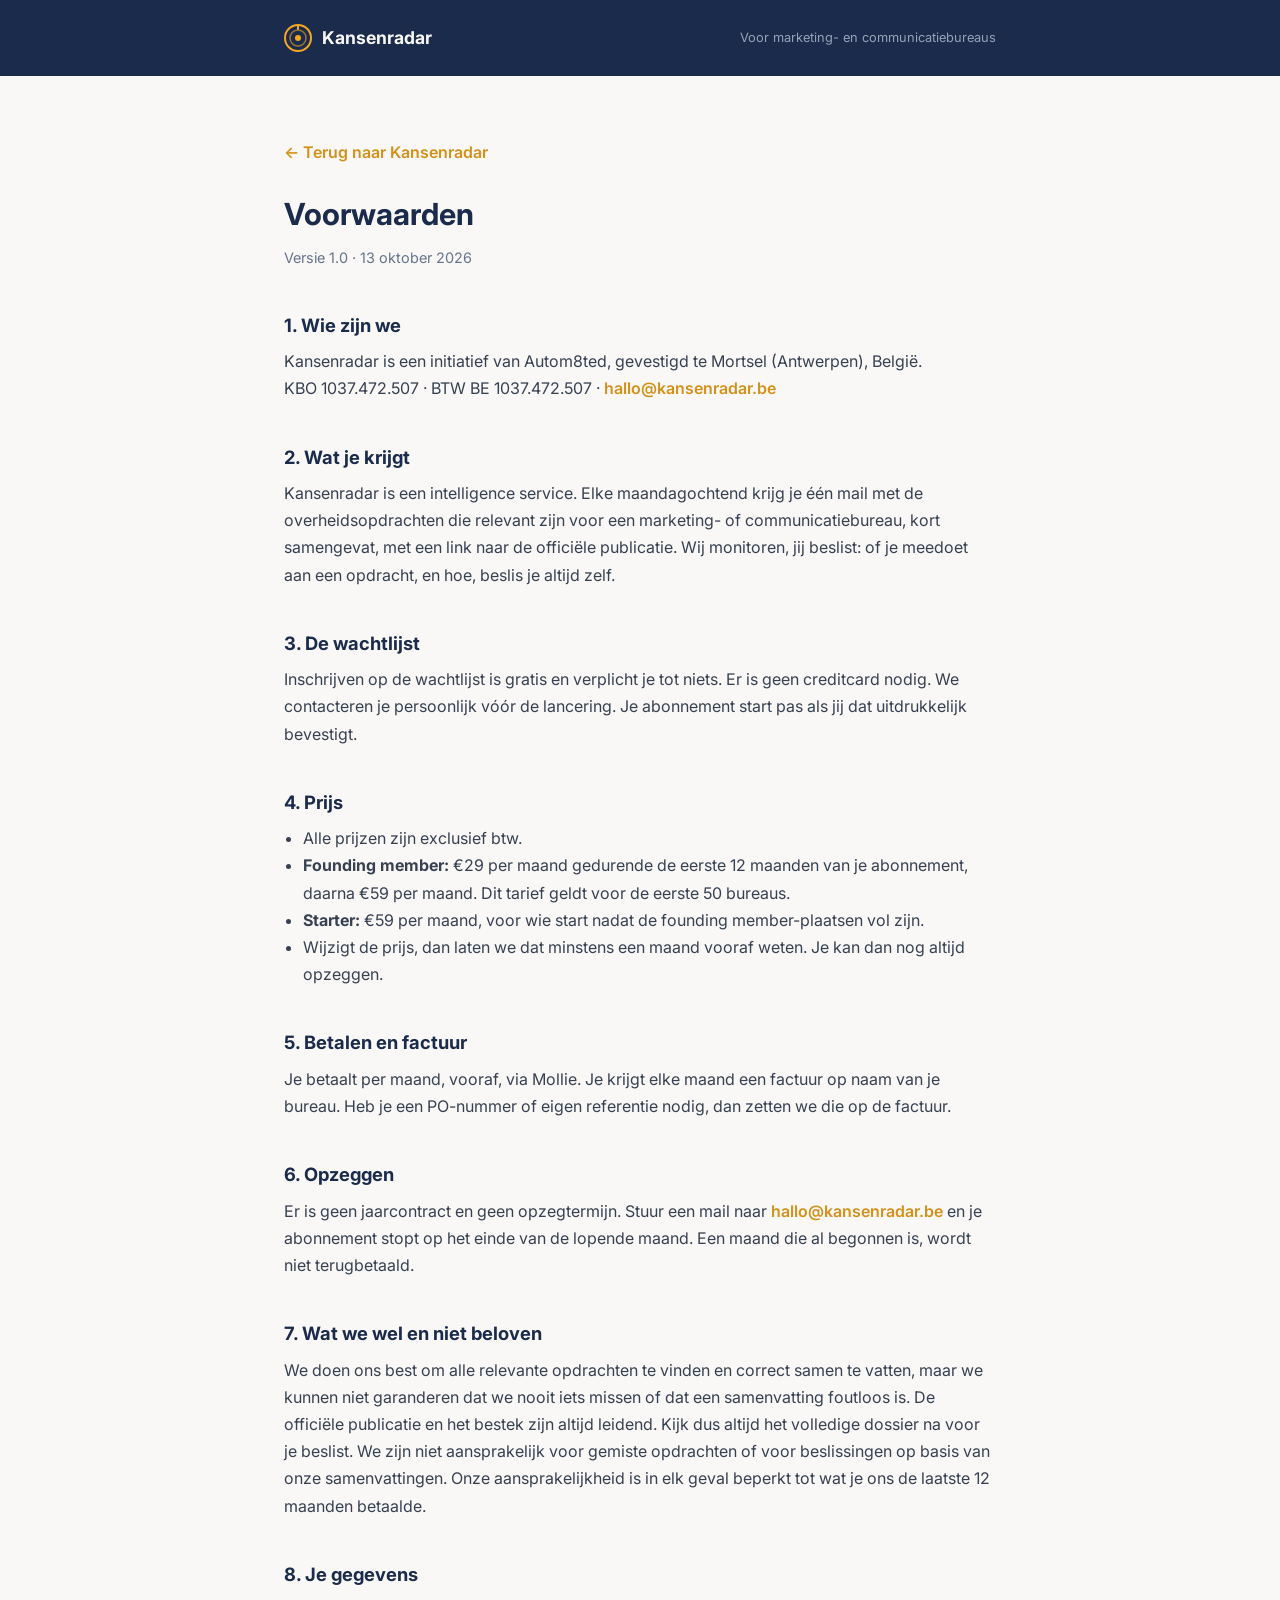
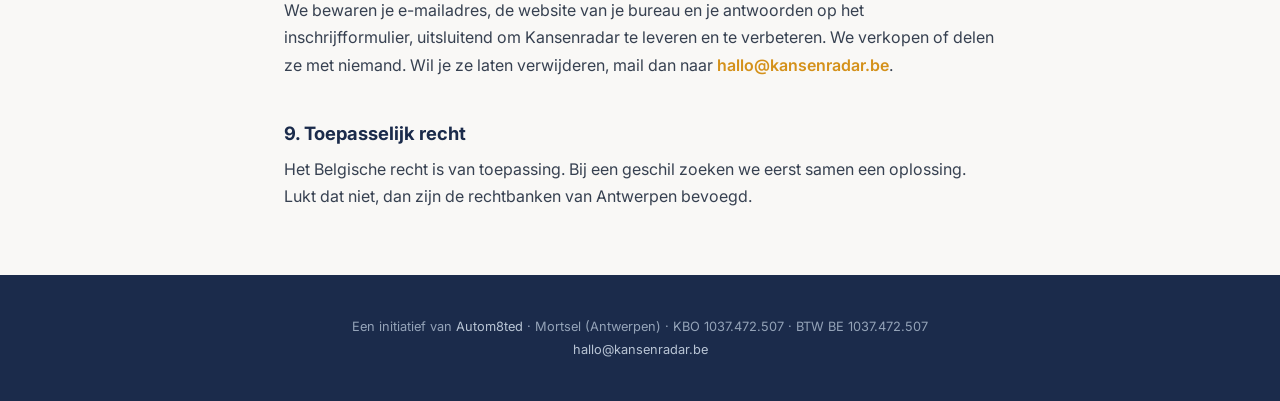
==== site/voorwaarden.html @ f785e5f7 "Plan v2: honest source claim, VAT, FAQ and terms page, outreach sender - Landing page: sources claim" ====
<!DOCTYPE html>
<html lang="nl-BE">
<head>
    <meta charset="UTF-8">
    <meta name="viewport" content="width=device-width, initial-scale=1.0">
    <title>Voorwaarden · Kansenradar</title>
    <meta name="description" content="De voorwaarden van Kansenradar: prijs, founding member-tarief, facturatie en opzeggen.">
    <link rel="canonical" href="https://kansenradar.be/voorwaarden.html">
    <link rel="icon" type="image/svg+xml" href="assets/favicon.svg">
    <link rel="icon" type="image/x-icon" href="assets/favicon.ico">
    <link rel="preconnect" href="https://fonts.googleapis.com">
    <link rel="preconnect" href="https://fonts.gstatic.com" crossorigin>
    <link href="https://fonts.googleapis.com/css2?family=Inter:wght@400;600;700&display=swap" rel="stylesheet">
    <link rel="stylesheet" href="css/style.css">
    <style>
        .legal { max-width: 720px; margin: 0 auto; padding: var(--space-xl) 0; }
        .legal h1 { font-size: 1.9rem; margin-bottom: var(--space-xs); }
        .legal .version { color: var(--slate); font-size: 0.9rem; margin-bottom: var(--space-lg); }
        .legal h2 { font-size: 1.15rem; margin: var(--space-lg) 0 var(--space-xs); }
        .legal p, .legal li { color: #374151; line-height: 1.7; }
        .legal ul { list-style: disc; padding-left: 1.2rem; margin: var(--space-xs) 0; }
        .legal a { color: var(--amber-dark); font-weight: 600; }
        .back { display: inline-block; margin-bottom: var(--space-md); }
    </style>
</head>
<body>

    <header class="site-header">
        <div class="container">
            <a href="./" class="logo" style="text-decoration:none">
                <svg width="28" height="28" viewBox="0 0 28 28" fill="none" aria-hidden="true">
                    <circle cx="14" cy="14" r="13" stroke="#F5A623" stroke-width="2"/>
                    <circle cx="14" cy="14" r="8" stroke="#F5A623" stroke-width="1.5" opacity="0.6"/>
                    <circle cx="14" cy="14" r="3" fill="#F5A623"/>
                    <line x1="14" y1="1" x2="14" y2="5" stroke="#F5A623" stroke-width="2" stroke-linecap="round"/>
                </svg>
                <span>Kansenradar</span>
            </a>
            <p class="header-tag">Voor marketing- en communicatiebureaus</p>
        </div>
    </header>

    <main class="container">
        <article class="legal">
            <a href="./" class="back">← Terug naar Kansenradar</a>
            <h1>Voorwaarden</h1>
            <p class="version">Versie 1.0 · 13 oktober 2026</p>

            <h2>1. Wie zijn we</h2>
            <p>Kansenradar is een initiatief van Autom8ted, gevestigd te Mortsel (Antwerpen), België.<br>
            KBO 1037.472.507 · BTW BE 1037.472.507 · <a href="mailto:hallo@kansenradar.be">hallo@kansenradar.be</a></p>

            <h2>2. Wat je krijgt</h2>
            <p>Kansenradar is een intelligence service. Elke maandagochtend krijg je één mail met de overheidsopdrachten die relevant zijn voor een marketing- of communicatiebureau, kort samengevat, met een link naar de officiële publicatie. Wij monitoren, jij beslist: of je meedoet aan een opdracht, en hoe, beslis je altijd zelf.</p>

            <h2>3. De wachtlijst</h2>
            <p>Inschrijven op de wachtlijst is gratis en verplicht je tot niets. Er is geen creditcard nodig. We contacteren je persoonlijk vóór de lancering. Je abonnement start pas als jij dat uitdrukkelijk bevestigt.</p>

            <h2>4. Prijs</h2>
            <ul>
                <li>Alle prijzen zijn exclusief btw.</li>
                <li><strong>Founding member:</strong> €29 per maand gedurende de eerste 12 maanden van je abonnement, daarna €59 per maand. Dit tarief geldt voor de eerste 50 bureaus.</li>
                <li><strong>Starter:</strong> €59 per maand, voor wie start nadat de founding member-plaatsen vol zijn.</li>
                <li>Wijzigt de prijs, dan laten we dat minstens een maand vooraf weten. Je kan dan nog altijd opzeggen.</li>
            </ul>

            <h2>5. Betalen en factuur</h2>
            <p>Je betaalt per maand, vooraf, via Mollie. Je krijgt elke maand een factuur op naam van je bureau. Heb je een PO-nummer of eigen referentie nodig, dan zetten we die op de factuur.</p>

            <h2>6. Opzeggen</h2>
            <p>Er is geen jaarcontract en geen opzegtermijn. Stuur een mail naar <a href="mailto:hallo@kansenradar.be">hallo@kansenradar.be</a> en je abonnement stopt op het einde van de lopende maand. Een maand die al begonnen is, wordt niet terugbetaald.</p>

            <h2>7. Wat we wel en niet beloven</h2>
            <p>We doen ons best om alle relevante opdrachten te vinden en correct samen te vatten, maar we kunnen niet garanderen dat we nooit iets missen of dat een samenvatting foutloos is. De officiële publicatie en het bestek zijn altijd leidend. Kijk dus altijd het volledige dossier na voor je beslist. We zijn niet aansprakelijk voor gemiste opdrachten of voor beslissingen op basis van onze samenvattingen. Onze aansprakelijkheid is in elk geval beperkt tot wat je ons de laatste 12 maanden betaalde.</p>

            <h2>8. Je gegevens</h2>
            <p>We bewaren je e-mailadres, de website van je bureau en je antwoorden op het inschrijfformulier, uitsluitend om Kansenradar te leveren en te verbeteren. We verkopen of delen ze met niemand. Wil je ze laten verwijderen, mail dan naar <a href="mailto:hallo@kansenradar.be">hallo@kansenradar.be</a>.</p>

            <h2>9. Toepasselijk recht</h2>
            <p>Het Belgische recht is van toepassing. Bij een geschil zoeken we eerst samen een oplossing. Lukt dat niet, dan zijn de rechtbanken van Antwerpen bevoegd.</p>
        </article>
    </main>

    <footer class="site-footer">
        <div class="container">
            <p class="footer-legal">Een initiatief van <a href="https://autom8ted.be">Autom8ted</a> · Mortsel (Antwerpen) · KBO 1037.472.507 · BTW BE 1037.472.507<br><a href="mailto:hallo@kansenradar.be">hallo@kansenradar.be</a></p>
        </div>
    </footer>

</body>
</html>
---- site/css/style.css ----
/* Kansenradar — Stylesheet
   Mobile-first, single breakpoint at 768px
   Vanilla CSS, no preprocessor, no framework */

/* =====================
   CSS CUSTOM PROPERTIES
   ===================== */
:root {
    --navy: #1B2B4B;
    --amber: #F5A623;
    --amber-dark: #D4911A;
    --white: #F9F8F6;
    --slate: #64748B;
    --slate-light: #94A3B8;
    --green: #22C55E;
    --red: #EF4444;

    --font: 'Inter', -apple-system, BlinkMacSystemFont, 'Segoe UI', sans-serif;

    --space-xs: 0.5rem;
    --space-sm: 1rem;
    --space-md: 1.5rem;
    --space-lg: 2.5rem;
    --space-xl: 4rem;
    --space-2xl: 6rem;

    --radius: 8px;
    --radius-lg: 16px;
    --shadow: 0 1px 3px rgba(0,0,0,0.08), 0 4px 16px rgba(0,0,0,0.06);
    --shadow-lg: 0 4px 6px rgba(0,0,0,0.05), 0 10px 40px rgba(0,0,0,0.10);
}

/* =====================
   RESET & BASE
   ===================== */
*, *::before, *::after {
    box-sizing: border-box;
    margin: 0;
    padding: 0;
}

html {
    scroll-behavior: smooth;
}

@media (prefers-reduced-motion: reduce) {
    html { scroll-behavior: auto; }
    *, *::before, *::after { transition: none !important; }
}

/* Zichtbare focus voor toetsenbordnavigatie, zonder ringen bij muisklik */
a:focus-visible,
button:focus-visible,
input:focus-visible,
textarea:focus-visible {
    outline: 2px solid var(--amber-dark);
    outline-offset: 2px;
}

.radio-option:focus-within {
    outline: 2px solid var(--amber-dark);
    outline-offset: 2px;
}

body {
    font-family: var(--font);
    font-size: 1rem;
    line-height: 1.6;
    color: var(--navy);
    background-color: var(--white);
    -webkit-font-smoothing: antialiased;
}

img {
    max-width: 100%;
    height: auto;
    display: block;
}

a {
    color: var(--amber-dark);
    text-decoration: none;
}

a:hover {
    text-decoration: underline;
}

ul {
    list-style: none;
}

/* =====================
   LAYOUT
   ===================== */
.container {
    width: 100%;
    max-width: 760px;
    margin: 0 auto;
    padding: 0 var(--space-md);
}

section {
    padding: var(--space-xl) 0;
}

/* =====================
   TYPOGRAPHY HELPERS
   ===================== */
.eyebrow {
    font-size: 0.75rem;
    font-weight: 600;
    text-transform: uppercase;
    letter-spacing: 0.1em;
    color: var(--amber-dark);
    margin-bottom: var(--space-sm);
}

.section-title {
    font-size: 1.75rem;
    font-weight: 700;
    color: var(--navy);
    line-height: 1.2;
    margin-bottom: var(--space-sm);
}

.section-subtitle {
    color: var(--slate);
    font-size: 1.05rem;
    margin-bottom: var(--space-lg);
}

.lead {
    font-size: 1.1rem;
    color: var(--slate);
    margin-top: var(--space-sm);
}

@media (min-width: 768px) {
    .section-title { font-size: 2.25rem; }
}

/* =====================
   HEADER
   ===================== */
.site-header {
    background-color: var(--navy);
    padding: var(--space-md) 0;
    position: sticky;
    top: 0;
    z-index: 100;
}

.site-header .container {
    display: flex;
    align-items: center;
    justify-content: space-between;
    gap: var(--space-sm);
}

.logo {
    display: flex;
    align-items: center;
    gap: 0.6rem;
    font-size: 1.1rem;
    font-weight: 700;
    color: var(--white);
}

.header-tag {
    font-size: 0.8rem;
    color: var(--slate-light);
    display: none;
}

@media (min-width: 480px) {
    .header-tag { display: block; }
}

/* =====================
   SECTION: PROBLEM
   ===================== */
.section-problem {
    background-color: var(--navy);
    color: var(--white);
    padding-top: var(--space-2xl);
    padding-bottom: var(--space-2xl);
}

.section-problem .eyebrow {
    color: var(--amber);
}

.section-problem h1 {
    font-size: 2rem;
    font-weight: 700;
    line-height: 1.15;
    margin-bottom: var(--space-sm);
    color: var(--white);
}

.section-problem .lead {
    color: #B8C4D4;
}

.problem-stats {
    display: grid;
    grid-template-columns: 1fr;
    gap: var(--space-sm);
    margin-top: var(--space-lg);
}

.stat {
    background: rgba(255,255,255,0.06);
    border: 1px solid rgba(255,255,255,0.1);
    border-radius: var(--radius);
    padding: var(--space-md);
    display: flex;
    flex-direction: column;
    gap: 0.25rem;
}

.stat-num {
    font-size: 2rem;
    font-weight: 700;
    color: var(--amber);
}

.stat-label {
    font-size: 0.9rem;
    color: #B8C4D4;
}

@media (min-width: 600px) {
    .section-problem h1 { font-size: 2.5rem; }
    .problem-stats { grid-template-columns: repeat(3, 1fr); }
}

/* =====================
   SECTION: SOLUTION
   ===================== */
.section-solution {
    background-color: var(--white);
}

.solution-card {
    background: var(--white);
    border: 2px solid var(--amber);
    border-radius: var(--radius-lg);
    padding: var(--space-lg);
    text-align: center;
}

.solution-icon {
    margin: 0 auto var(--space-md);
}

.solution-card h2 {
    font-size: 1.4rem;
    font-weight: 700;
    color: var(--navy);
    margin-bottom: var(--space-sm);
    line-height: 1.3;
}

.solution-card p {
    color: var(--slate);
    font-size: 1rem;
}

@media (min-width: 768px) {
    .solution-card h2 { font-size: 1.65rem; }
}

/* =====================
   SECTION: OUTPUT (digest mockup)
   ===================== */
.section-output {
    background-color: #F1F4F8;
    text-align: center;
}

.section-output .section-title {
    margin-bottom: var(--space-lg);
}

.digest-mockup {
    background: #FFFFFF;
    border-radius: var(--radius-lg);
    box-shadow: var(--shadow-lg);
    overflow: hidden;
    text-align: left;
    border: 1px solid #E2E8F0;
    max-width: 640px;
    margin: 0 auto;
}

.digest-header {
    background: #F8FAFC;
    border-bottom: 1px solid #E2E8F0;
    padding: var(--space-md);
}

.digest-meta {
    display: flex;
    flex-direction: column;
    gap: 0.25rem;
}

.digest-from {
    font-size: 0.8rem;
    color: var(--slate);
}

.digest-subject {
    font-size: 0.95rem;
    font-weight: 600;
    color: var(--navy);
}

.digest-body {
    padding: var(--space-md);
}

.digest-intro {
    color: var(--slate);
    margin-bottom: var(--space-md);
    font-size: 0.9rem;
}

.digest-tender {
    border: 1px solid #E2E8F0;
    border-radius: var(--radius);
    padding: var(--space-md);
    margin-bottom: var(--space-sm);
}

.digest-tender--medium {
    opacity: 0.8;
}

.digest-tender-header {
    display: flex;
    align-items: center;
    gap: var(--space-xs);
    margin-bottom: var(--space-xs);
}

.tender-score {
    font-size: 0.75rem;
    font-weight: 700;
    padding: 2px 8px;
    border-radius: 99px;
}

.score-high {
    background: #DCFCE7;
    color: #166534;
}

.score-medium {
    background: #FEF9C3;
    color: #854D0E;
}

.tender-type {
    font-size: 0.75rem;
    color: var(--slate);
    text-transform: uppercase;
    letter-spacing: 0.05em;
}

.tender-title {
    font-size: 1rem;
    font-weight: 700;
    color: var(--navy);
    margin-bottom: var(--space-xs);
    line-height: 1.3;
}

.tender-details {
    display: flex;
    flex-wrap: wrap;
    gap: 0.4rem var(--space-sm);
    font-size: 0.8rem;
    color: var(--slate);
    margin-bottom: var(--space-xs);
}

.tender-details strong {
    color: var(--navy);
    font-weight: 600;
    text-transform: uppercase;
    font-size: 0.7rem;
    letter-spacing: 0.05em;
    margin-right: 0.25rem;
}

.tender-summary {
    font-size: 0.88rem;
    color: #475569;
    line-height: 1.5;
    margin-bottom: var(--space-xs);
}

.tender-link {
    font-size: 0.85rem;
    font-weight: 600;
    color: var(--amber-dark);
    display: inline-block;
}

.digest-footer-note {
    border-top: 1px solid #E2E8F0;
    padding-top: var(--space-sm);
    margin-top: var(--space-sm);
    font-size: 0.8rem;
    color: var(--slate);
}

.digest-unsubscribe {
    margin-top: 0.25rem;
}

/* =====================
   SECTION: TIME
   ===================== */
.section-time {
    background-color: var(--white);
}

.time-grid {
    display: grid;
    grid-template-columns: 1fr;
    gap: var(--space-md);
    margin-bottom: var(--space-lg);
}

.time-without, .time-with {
    padding: var(--space-md);
    border-radius: var(--radius);
}

.time-without {
    background: #FFF1F2;
    border: 1px solid #FECDD3;
}

.time-with {
    background: #F0FDF4;
    border: 1px solid #BBF7D0;
}

.time-without h3 {
    color: #BE123C;
    font-size: 1rem;
    font-weight: 700;
    margin-bottom: var(--space-sm);
}

.time-with h3 {
    color: #166534;
    font-size: 1rem;
    font-weight: 700;
    margin-bottom: var(--space-sm);
}

.time-without li, .time-with li {
    font-size: 0.9rem;
    padding: 0.3rem 0;
    padding-left: 1.2rem;
    position: relative;
    color: var(--navy);
}

.time-without li::before {
    content: '✗';
    position: absolute;
    left: 0;
    color: #BE123C;
}

.time-with li::before {
    content: '✓';
    position: absolute;
    left: 0;
    color: #166534;
}

.time-statement {
    text-align: center;
    padding: var(--space-md) 0;
}

.tagline-large {
    font-size: 2rem;
    font-weight: 700;
    color: var(--navy);
}

@media (min-width: 600px) {
    .time-grid { grid-template-columns: 1fr 1fr; }
    .tagline-large { font-size: 2.5rem; }
}

/* =====================
   SECTION: SCARCITY
   ===================== */
.section-scarcity {
    background-color: var(--navy);
    padding: var(--space-lg) 0;
}

.scarcity-banner {
    display: flex;
    gap: var(--space-md);
    align-items: flex-start;
}

.scarcity-icon {
    flex-shrink: 0;
    display: flex;
    align-items: center;
}

.scarcity-banner h2 {
    color: var(--white);
    font-size: 1.4rem;
    margin-bottom: var(--space-xs);
}

.scarcity-banner p {
    color: #B8C4D4;
    font-size: 0.9rem;
    margin-bottom: var(--space-sm);
}

.scarcity-counter {
    display: flex;
    flex-direction: column;
    gap: 0.4rem;
}

.counter-bar {
    height: 8px;
    background: rgba(255,255,255,0.15);
    border-radius: 99px;
    overflow: hidden;
    max-width: 300px;
}

.counter-fill {
    height: 100%;
    background: var(--amber);
    border-radius: 99px;
    transition: width 0.5s ease;
}

.counter-label {
    font-size: 0.8rem;
    color: var(--amber);
    font-weight: 600;
}

/* =====================
   SECTION: PRICING
   ===================== */
.section-pricing {
    background-color: var(--white);
    text-align: center;
}

.pricing-cards {
    display: grid;
    grid-template-columns: 1fr;
    gap: var(--space-md);
    margin-bottom: var(--space-md);
}

.pricing-card {
    border: 1px solid #E2E8F0;
    border-radius: var(--radius-lg);
    padding: var(--space-lg);
    text-align: left;
    background: #FFFFFF;
}

.pricing-card--featured {
    border-color: var(--amber);
    border-width: 2px;
    box-shadow: var(--shadow-lg);
}

.pricing-badge {
    display: inline-block;
    font-size: 0.75rem;
    font-weight: 700;
    text-transform: uppercase;
    letter-spacing: 0.08em;
    background: var(--amber);
    color: var(--navy);
    padding: 4px 10px;
    border-radius: 99px;
    margin-bottom: var(--space-sm);
}

.pricing-badge--light {
    background: #F1F5F9;
    color: var(--slate);
}

.pricing-price {
    display: flex;
    align-items: baseline;
    gap: 0.4rem;
    margin-bottom: var(--space-sm);
}

.price-original {
    font-size: 1.1rem;
    color: var(--slate-light);
    text-decoration: line-through;
}

.price-current {
    font-size: 2.5rem;
    font-weight: 700;
    color: var(--navy);
}

.price-current--secondary {
    font-size: 2rem;
    color: var(--slate);
}

.price-period {
    font-size: 0.9rem;
    color: var(--slate);
}

.pricing-desc {
    color: var(--slate);
    font-size: 0.9rem;
    margin-bottom: var(--space-md);
}

.pricing-features {
    margin-bottom: var(--space-md);
}

.pricing-features li {
    font-size: 0.9rem;
    padding: 0.3rem 0;
    padding-left: 1.2rem;
    position: relative;
    color: var(--navy);
    border-bottom: 1px solid #F1F5F9;
}

.pricing-features li::before {
    content: '✓';
    position: absolute;
    left: 0;
    color: var(--amber-dark);
    font-weight: 700;
}

.pricing-note {
    font-size: 0.85rem;
    color: var(--slate); /* slate-light haalde WCAG AA-contrast niet op wit */
}

@media (min-width: 600px) {
    .pricing-cards { grid-template-columns: 1fr 1fr; }
}

/* =====================
   SECTION: WAITLIST FORM
   ===================== */
.section-waitlist {
    background-color: #F1F4F8;
    text-align: center;
}

/* Trust bar above form */
.waitlist-trust-bar {
    display: flex;
    flex-wrap: wrap;
    gap: var(--space-xs) var(--space-md);
    margin-bottom: var(--space-md);
    justify-content: center;
}

.trust-item {
    display: flex;
    align-items: center;
    gap: 0.4rem;
    font-size: 0.875rem;
    font-weight: 600;
    color: var(--navy);
    background: #FFFFFF;
    border: 1.5px solid #CBD5E1;
    border-radius: 99px;
    padding: 0.35rem 0.85rem;
}

.trust-icon {
    font-size: 1rem;
    line-height: 1;
}

.waitlist-form-wrapper {
    background: #FFFFFF;
    border-radius: var(--radius-lg);
    padding: var(--space-lg);
    box-shadow: var(--shadow);
    text-align: left;
    margin-top: var(--space-md);
}

.waitlist-form {
    display: flex;
    flex-direction: column;
    gap: var(--space-md);
}

.form-group {
    display: flex;
    flex-direction: column;
    gap: 0.4rem;
}

/* Honeypot — visueel en voor screenreaders verborgen, wel in de DOM voor bots */
.hp-field {
    position: absolute;
    left: -9999px;
    width: 1px;
    height: 1px;
    overflow: hidden;
}

.form-group label:first-child {
    font-weight: 600;
    font-size: 0.95rem;
    color: var(--navy);
}

.required {
    color: var(--red);
    margin-left: 2px;
}

.optional {
    color: var(--slate-light);
    font-weight: 400;
    font-size: 0.85rem;
}

input[type="email"],
textarea {
    width: 100%;
    padding: 0.7rem 1rem;
    border: 1.5px solid #CBD5E1;
    border-radius: var(--radius);
    font-family: var(--font);
    font-size: 1rem;
    color: var(--navy);
    background: var(--white);
    transition: border-color 0.15s;
}

input[type="email"]:focus,
textarea:focus {
    outline: none;
    border-color: var(--amber);
}

input[type="email"].error,
textarea.error {
    border-color: var(--red);
}

textarea {
    resize: vertical;
    min-height: 80px;
}

.radio-group {
    display: flex;
    flex-direction: column;
    gap: 0.5rem;
}

.radio-group--inline {
    flex-direction: row;
    flex-wrap: wrap;
    gap: 0.5rem;
}

.radio-option {
    display: flex;
    align-items: center;
    gap: 0.5rem;
    font-size: 0.9rem;
    cursor: pointer;
    padding: 0.5rem 0.75rem;
    border: 1.5px solid #E2E8F0;
    border-radius: var(--radius);
    transition: border-color 0.15s, background-color 0.15s;
}

.radio-option:hover {
    border-color: var(--amber);
    background: #FFFBF0;
}

.radio-option input[type="radio"] {
    accent-color: var(--amber-dark);
    width: 16px;
    height: 16px;
    flex-shrink: 0;
}

.radio-option:has(input:checked) {
    border-color: var(--amber);
    background: #FFF8E8;
}

.field-error {
    font-size: 0.8rem;
    color: var(--red);
    min-height: 1rem;
}

.form-divider {
    text-align: center;
    position: relative;
    color: var(--slate-light);
    font-size: 0.85rem;
}

.form-divider::before {
    content: '';
    position: absolute;
    top: 50%;
    left: 0;
    right: 0;
    height: 1px;
    background: #E2E8F0;
    z-index: 0;
}

.form-divider span {
    position: relative;
    z-index: 1;
    background: #FFFFFF;
    padding: 0 var(--space-sm);
}

.form-submit {
    display: flex;
    flex-direction: column;
    gap: var(--space-sm);
    align-items: flex-start;
}

.form-disclaimer {
    font-size: 0.82rem;
    color: var(--slate);
    font-weight: 500;
}

/* Success message */
.success-message {
    text-align: center;
    padding: var(--space-xl) var(--space-md);
}

.success-icon {
    width: 56px;
    height: 56px;
    border-radius: 50%;
    background: #DCFCE7;
    color: #166534;
    font-size: 1.5rem;
    display: flex;
    align-items: center;
    justify-content: center;
    margin: 0 auto var(--space-md);
    font-weight: 700;
}

.success-message h3 {
    font-size: 1.5rem;
    font-weight: 700;
    color: var(--navy);
    margin-bottom: var(--space-sm);
}

.success-message p {
    color: var(--slate);
    margin-bottom: var(--space-sm);
}

.success-note {
    font-size: 0.9rem;
}

/* =====================
   SECTION: SOCIAL PROOF
   ===================== */
.section-proof {
    background-color: var(--white);
    text-align: center;
}

.proof-placeholder {
    background: #F8FAFC;
    border: 2px dashed #CBD5E1;
    border-radius: var(--radius-lg);
    padding: var(--space-xl) var(--space-lg);
    color: var(--slate);
}

.proof-placeholder p {
    margin-bottom: var(--space-md);
    font-size: 0.95rem;
}

/* =====================
   BUTTONS
   ===================== */
.btn-primary {
    display: inline-block;
    background-color: var(--amber);
    color: var(--navy);
    font-weight: 700;
    font-size: 0.95rem;
    padding: 0.75rem 1.5rem;
    border-radius: var(--radius);
    border: none;
    cursor: pointer;
    font-family: var(--font);
    transition: background-color 0.15s, transform 0.1s;
    text-decoration: none;
}

.btn-primary:hover {
    background-color: var(--amber-dark);
    text-decoration: none;
    transform: translateY(-1px);
}

.btn-primary:active {
    transform: translateY(0);
}

.btn-primary:disabled {
    opacity: 0.6;
    cursor: not-allowed;
    transform: none;
}

.btn-large {
    font-size: 1rem;
    padding: 0.9rem 2rem;
}

.btn-secondary {
    display: inline-block;
    background-color: transparent;
    color: var(--slate);
    font-size: 0.9rem;
    padding: 0.75rem 1.5rem;
    border-radius: var(--radius);
    border: 1.5px solid #CBD5E1;
    font-family: var(--font);
    text-align: center;
    cursor: default;
}

.btn-outline {
    display: inline-block;
    background: transparent;
    color: var(--navy);
    font-weight: 600;
    font-size: 0.95rem;
    padding: 0.7rem 1.5rem;
    border-radius: var(--radius);
    border: 2px solid var(--navy);
    transition: background-color 0.15s, color 0.15s;
    text-decoration: none;
}

.btn-outline:hover {
    background: var(--navy);
    color: var(--white);
    text-decoration: none;
}

/* =====================
   FOOTER
   ===================== */
.site-footer {
    background-color: var(--navy);
    color: #B8C4D4;
    padding: var(--space-lg) 0;
    text-align: center;
}

.footer-logo {
    display: flex;
    align-items: center;
    justify-content: center;
    gap: 0.5rem;
    font-size: 1rem;
    font-weight: 700;
    color: var(--white);
    margin-bottom: var(--space-xs);
}

.footer-tagline {
    font-size: 0.9rem;
    color: #94A3B8;
    margin-bottom: var(--space-xs);
}

.footer-legal {
    font-size: 0.8rem;
    color: #94A3B8; /* #64748B op navy haalde geen leesbaar contrast */
}

.footer-legal a {
    color: #B8C4D4;
}

/* =====================
   PROBLEM: POSITIONING LINE
   ===================== */
.positioning-line {
    font-size: 1rem;
    color: rgba(255,255,255,0.85);
    margin-top: var(--space-sm);
    margin-bottom: var(--space-xs);
    font-weight: 500;
    border-left: 3px solid var(--amber);
    padding-left: 0.75rem;
}

/* =====================
   SECTION: HOW IT WORKS
   ===================== */
.section-how {
    background-color: var(--white);
}

.steps {
    display: flex;
    flex-direction: column;
    gap: var(--space-md);
    margin-top: var(--space-lg);
}

.step {
    display: flex;
    gap: var(--space-md);
    align-items: flex-start;
}

.step-number {
    width: 40px;
    height: 40px;
    border-radius: 50%;
    background: var(--amber);
    color: var(--navy);
    font-weight: 700;
    font-size: 1.1rem;
    display: flex;
    align-items: center;
    justify-content: center;
    flex-shrink: 0;
}

.step-content h3 {
    font-size: 1rem;
    font-weight: 700;
    color: var(--navy);
    margin-bottom: 0.2rem;
    line-height: 1.4;
}

.step-content p {
    font-size: 0.9rem;
    color: var(--slate);
}

.step-note {
    font-weight: 400;
    color: var(--slate);
    font-size: 0.85rem;
}

/* =====================
   COMPARISON TABLE
   ===================== */
.comparison-table-wrapper {
    margin-bottom: var(--space-lg);
}

.comparison-title {
    font-size: 1rem;
    font-weight: 700;
    color: var(--navy);
    margin-bottom: var(--space-sm);
    text-align: center;
}

.comparison-scroll {
    overflow-x: auto;
    -webkit-overflow-scrolling: touch;
    border-radius: var(--radius);
    border: 1px solid #E2E8F0;
}

.comparison-table {
    width: 100%;
    border-collapse: collapse;
    font-size: 0.9rem;
    min-width: 400px;
}

.comparison-table th,
.comparison-table td {
    padding: 0.65rem 1rem;
    text-align: left;
    border-bottom: 1px solid #E2E8F0;
}

.comparison-table thead th {
    font-size: 0.8rem;
    font-weight: 700;
    text-transform: uppercase;
    letter-spacing: 0.05em;
    background: #F8FAFC;
    color: var(--slate);
}

.comparison-table tbody tr:last-child td {
    border-bottom: none;
}

.comparison-table tbody tr:hover td {
    background: #FAFAFA;
}

.comparison-table tbody tr:hover .col-us {
    background: #FFF3D0;
}

.comparison-table .col-competitor {
    color: var(--slate);
}

.comparison-table thead .col-competitor {
    color: var(--slate);
}

.comparison-table .col-us {
    background: #FFF8E8;
    color: var(--navy);
    font-weight: 600;
}

.comparison-table thead .col-us {
    background: var(--amber);
    color: var(--navy);
}

/* =====================
   SECTION: ABOUT (WIE ZIJN WIJ)
   ===================== */
.section-about {
    background-color: #F1F4F8;
    text-align: center;
    padding: var(--space-lg) 0;
}

.about-text {
    font-size: 0.95rem;
    color: var(--slate);
    line-height: 1.8;
}

.about-text a {
    color: var(--amber-dark);
    font-weight: 600;
}

/* =====================
   SOLUTION: SOURCES NOTE
   ===================== */
.solution-card p.sources-note {
    margin-top: var(--space-sm);
    font-size: 0.9rem;
    color: #475569;
}

.footer-legal {
    line-height: 1.8;
}

/* =====================
   SECTION: FAQ
   ===================== */
.section-faq {
    padding: var(--space-xl) 0;
}

.faq-list {
    max-width: 720px;
    margin: var(--space-md) auto 0;
}

.faq-list details {
    border-bottom: 1px solid #E2E8F0;
    padding: var(--space-sm) 0;
}

.faq-list summary {
    cursor: pointer;
    font-weight: 600;
    color: var(--navy);
    list-style: none;
    display: flex;
    justify-content: space-between;
    gap: var(--space-sm);
}

.faq-list summary::-webkit-details-marker { display: none; }

.faq-list summary::after {
    content: "+";
    color: var(--amber-dark);
    font-weight: 700;
}

.faq-list details[open] summary::after { content: "–"; }

.faq-list details p {
    margin-top: var(--space-xs);
    color: #374151;
    line-height: 1.7;
}

.faq-list a {
    color: var(--amber-dark);
    font-weight: 600;
}
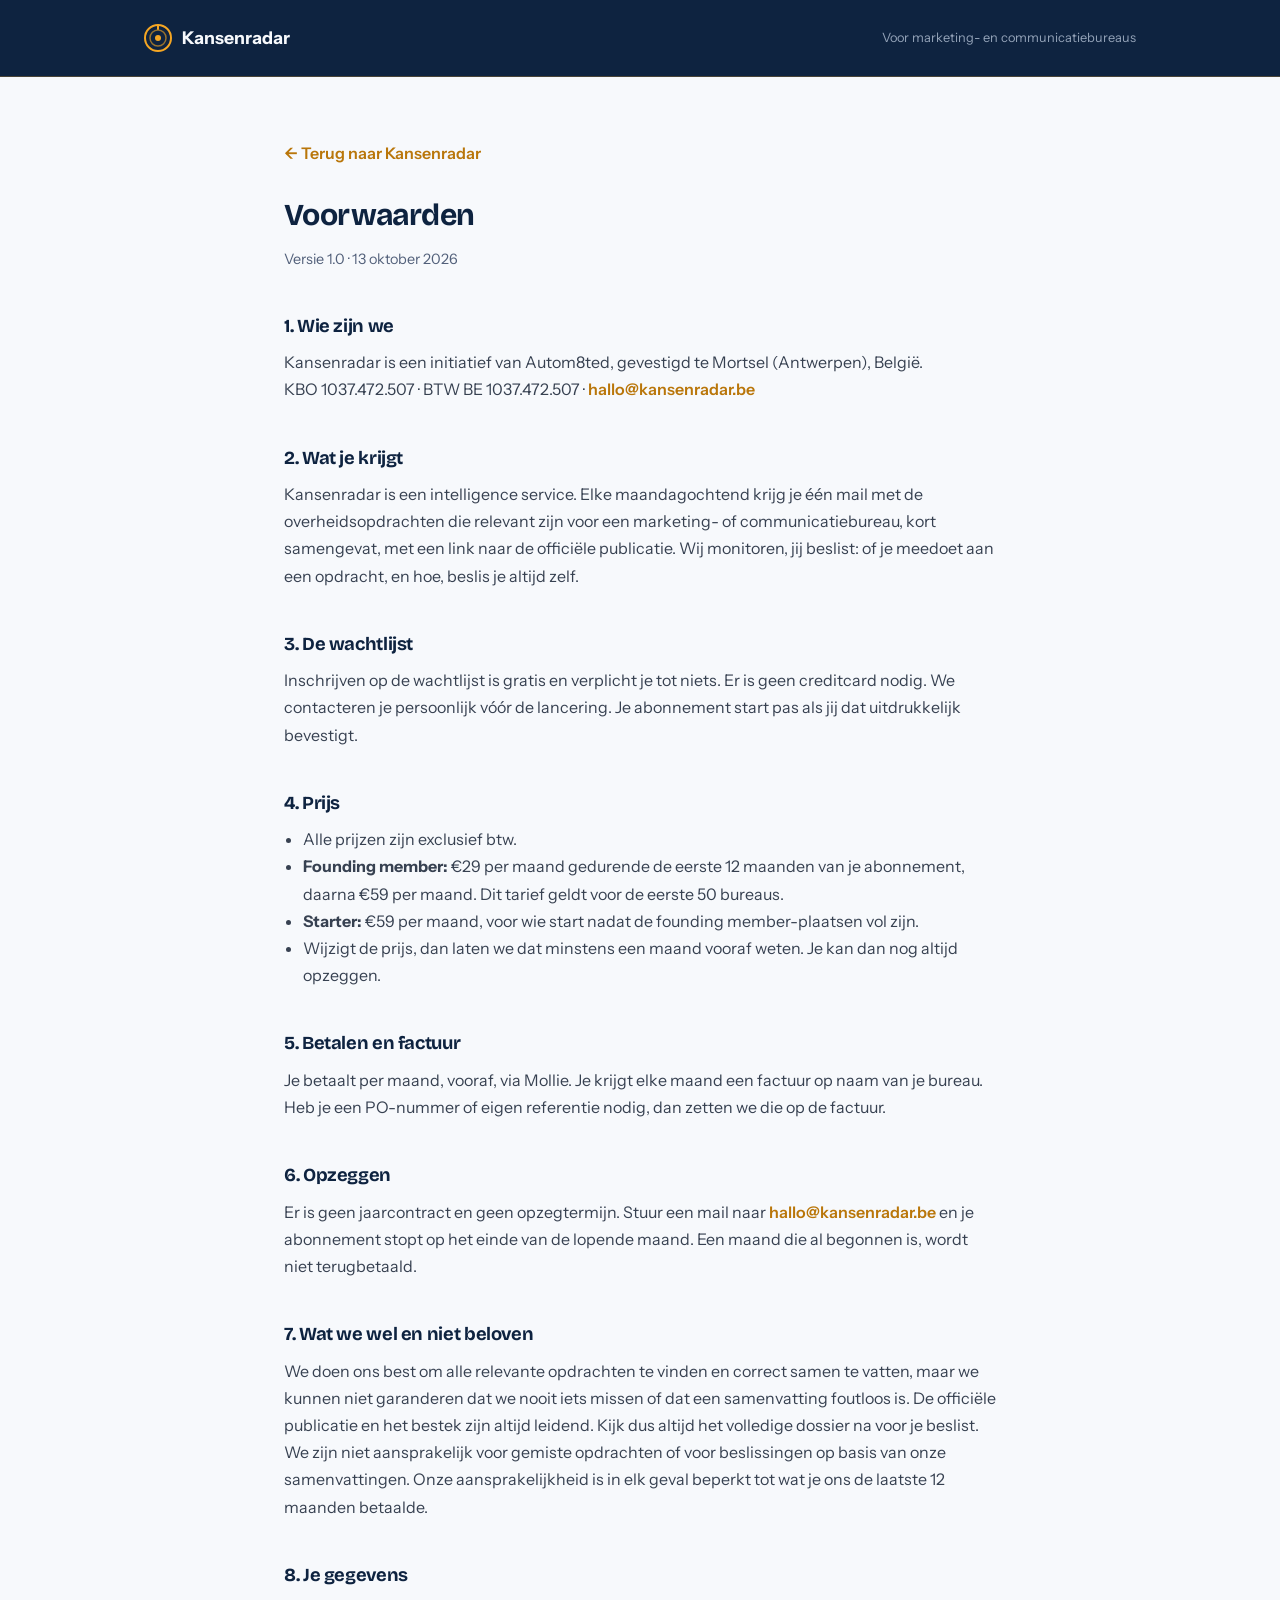
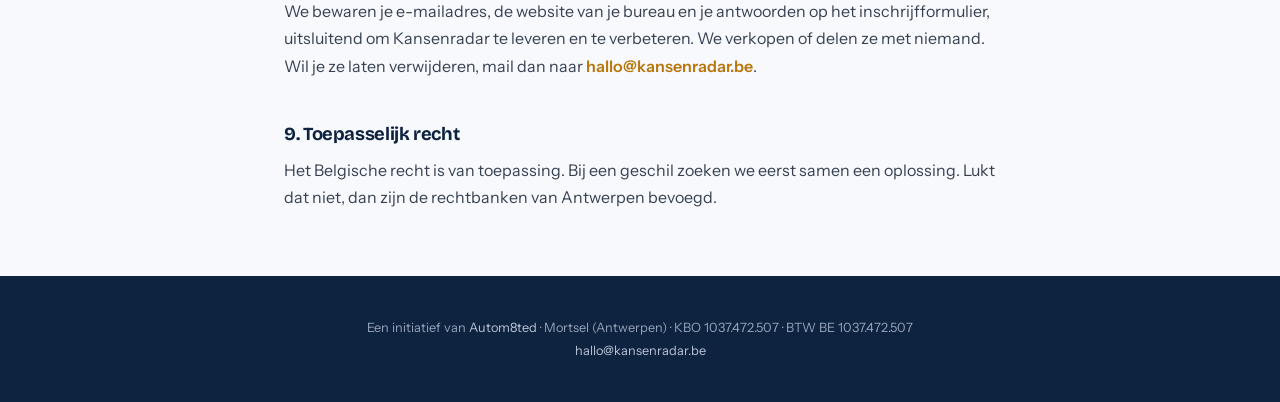
==== commit 006ca0b7: "Design refresh: radar theme on site, terms page and mails" ====
--- a/site/voorwaarden.html
+++ b/site/voorwaarden.html
@@ -10,7 +10,7 @@
     <link rel="icon" type="image/x-icon" href="assets/favicon.ico">
     <link rel="preconnect" href="https://fonts.googleapis.com">
     <link rel="preconnect" href="https://fonts.gstatic.com" crossorigin>
-    <link href="https://fonts.googleapis.com/css2?family=Inter:wght@400;600;700&display=swap" rel="stylesheet">
+    <link href="https://fonts.googleapis.com/css2?family=Bricolage+Grotesque:opsz,wght@12..96,500;12..96,700;12..96,800&family=Instrument+Sans:wght@400;500;600&display=swap" rel="stylesheet">
     <link rel="stylesheet" href="css/style.css">
     <style>
         .legal { max-width: 720px; margin: 0 auto; padding: var(--space-xl) 0; }
@@ -23,7 +23,7 @@
         .back { display: inline-block; margin-bottom: var(--space-md); }
     </style>
 </head>
-<body>
+<body class="theme-radar">
 
     <header class="site-header">
         <div class="container">
--- a/site/css/style.css
+++ b/site/css/style.css
@@ -1256,3 +1256,145 @@
     color: var(--amber-dark);
     font-weight: 600;
 }
+
+
+/* THEME: Radar (design refresh 13 okt 2026, variant B). Characterful grotesk, hero with a live radar where tenders light up. */
+.theme-radar {
+    --navy: #0E2340;
+    --amber: #F5A623;
+    --amber-dark: #B9760A;
+    --white: #F7F9FC;
+    --slate: #52607A;
+    --scope: #12305A;
+    --font: 'Instrument Sans', -apple-system, sans-serif;
+    background: var(--white);
+}
+
+.theme-radar h1, .theme-radar h2, .theme-radar h3, .theme-radar .section-title, .theme-radar .stat-num, .theme-radar .price-current {
+    font-family: 'Bricolage Grotesque', sans-serif;
+    font-weight: 700;
+    letter-spacing: -0.02em;
+}
+
+.theme-radar .eyebrow { text-transform: none; letter-spacing: 0; font-size: 0.95rem; font-weight: 600; }
+
+.theme-radar .site-header { background: var(--navy); border-bottom: 1px solid rgba(245, 166, 35, 0.25); }
+.theme-radar .site-header .container { max-width: 1040px; }
+
+/* Hero */
+.theme-radar .section-problem {
+    position: relative;
+    overflow: hidden;
+    background: var(--navy);
+    padding: 3.5rem 0 4rem;
+}
+
+.theme-radar .section-problem > .container { position: relative; z-index: 1; max-width: 1040px; }
+
+.theme-radar .section-problem h1 {
+    font-size: 2.3rem;
+    font-weight: 800;
+    line-height: 1.05;
+    max-width: 14ch;
+}
+
+.theme-radar .positioning-line,
+.theme-radar .section-problem .lead,
+.theme-radar .problem-stats { max-width: 520px; }
+
+.theme-radar .problem-stats { grid-template-columns: 1fr; }
+.theme-radar .stat { background: transparent; border: 0; border-top: 1px solid rgba(255, 255, 255, 0.15); border-radius: 0; padding: 0.9rem 0; display: grid; grid-template-columns: 7.5rem 1fr; align-items: baseline; gap: 1rem; }
+.theme-radar .stat-num { font-size: 1.9rem; }
+
+/* Radar scope */
+.theme-radar .kr-radar {
+    position: absolute;
+    top: 50%;
+    right: -160px;
+    width: 420px;
+    aspect-ratio: 1;
+    transform: translateY(-50%);
+    border-radius: 50%;
+    background: radial-gradient(circle, var(--scope) 0%, var(--navy) 70%);
+    opacity: 0.55;
+}
+
+.theme-radar .kr-rings {
+    position: absolute;
+    inset: 0;
+    border-radius: 50%;
+    background:
+        repeating-radial-gradient(circle, transparent 0 calc(25% - 1px), rgba(245, 166, 35, 0.35) calc(25% - 1px) 25%),
+        linear-gradient(transparent calc(50% - 0.5px), rgba(245, 166, 35, 0.25) calc(50% - 0.5px) calc(50% + 0.5px), transparent calc(50% + 0.5px)),
+        linear-gradient(90deg, transparent calc(50% - 0.5px), rgba(245, 166, 35, 0.25) calc(50% - 0.5px) calc(50% + 0.5px), transparent calc(50% + 0.5px));
+    -webkit-mask: radial-gradient(circle, #000 70%, transparent 71%);
+            mask: radial-gradient(circle, #000 70%, transparent 71%);
+}
+
+.theme-radar .kr-sweep {
+    position: absolute;
+    inset: 0;
+    border-radius: 50%;
+    background: conic-gradient(from 0deg, rgba(245, 166, 35, 0.55), rgba(245, 166, 35, 0) 60deg, transparent 360deg);
+    -webkit-mask: radial-gradient(circle, #000 70%, transparent 71%);
+            mask: radial-gradient(circle, #000 70%, transparent 71%);
+    animation: kr-sweep 6s linear infinite;
+}
+
+@keyframes kr-sweep { to { transform: rotate(360deg); } }
+
+.theme-radar .kr-blip {
+    position: absolute;
+    left: var(--x);
+    top: var(--y);
+    font: 600 0.72rem/1 'Instrument Sans', sans-serif;
+    color: var(--amber);
+    padding-left: 14px;
+    white-space: nowrap;
+    opacity: 0;
+    animation: kr-blip 6s ease-out infinite;
+    animation-delay: var(--d);
+}
+
+.theme-radar .kr-blip::before {
+    content: "";
+    position: absolute;
+    left: 0;
+    top: 50%;
+    width: 8px;
+    height: 8px;
+    margin-top: -4px;
+    border-radius: 50%;
+    background: var(--amber);
+    box-shadow: 0 0 0 4px rgba(245, 166, 35, 0.25);
+}
+
+@keyframes kr-blip {
+    0% { opacity: 0; }
+    6% { opacity: 1; }
+    55% { opacity: 0.8; }
+    80%, 100% { opacity: 0; }
+}
+
+@media (min-width: 900px) {
+    .theme-radar .section-problem { padding: 5rem 0 5.5rem; }
+    .theme-radar .section-problem h1 { font-size: 3.4rem; }
+    .theme-radar .kr-radar { right: max(-40px, calc(50% - 560px)); width: 460px; opacity: 1; }
+}
+
+/* Body sections */
+.theme-radar .solution-card { border-radius: 14px; border-color: var(--navy); }
+.theme-radar .pricing-card--featured { border-color: var(--amber); }
+.theme-radar .btn-primary { border-radius: 999px; font-weight: 600; }
+.theme-radar .section-scarcity { background: var(--navy); }
+
+@media (prefers-reduced-motion: reduce) {
+    .theme-radar .kr-sweep { animation: none; }
+    .theme-radar .kr-blip { animation: none; opacity: 0.9; }
+}
+
+@media (max-width: 599px) {
+    .theme-radar .section-problem h1 { font-size: 1.95rem; hyphens: auto; hyphenate-limit-chars: 14 6 6; }
+    .theme-radar .stat { grid-template-columns: 7rem 1fr; }
+    .theme-radar .stat-num { font-size: 1.55rem; }
+}
